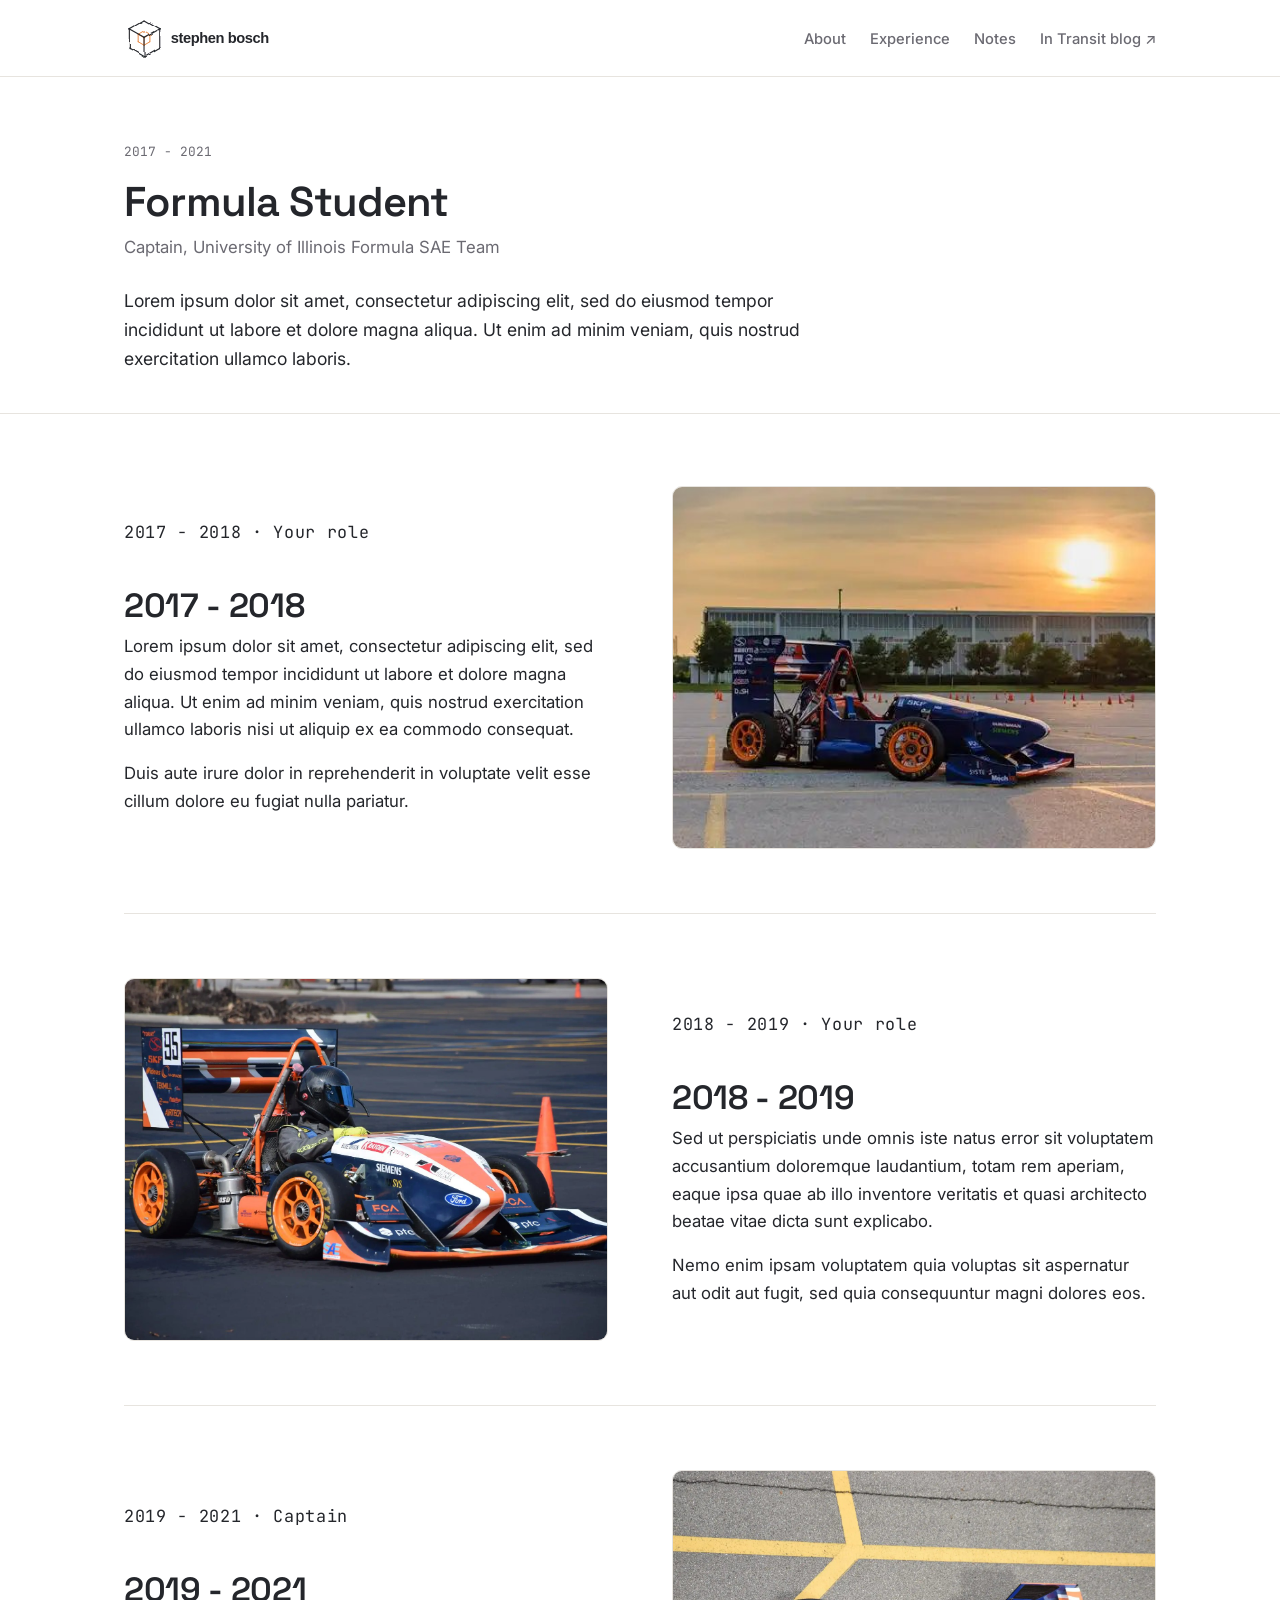
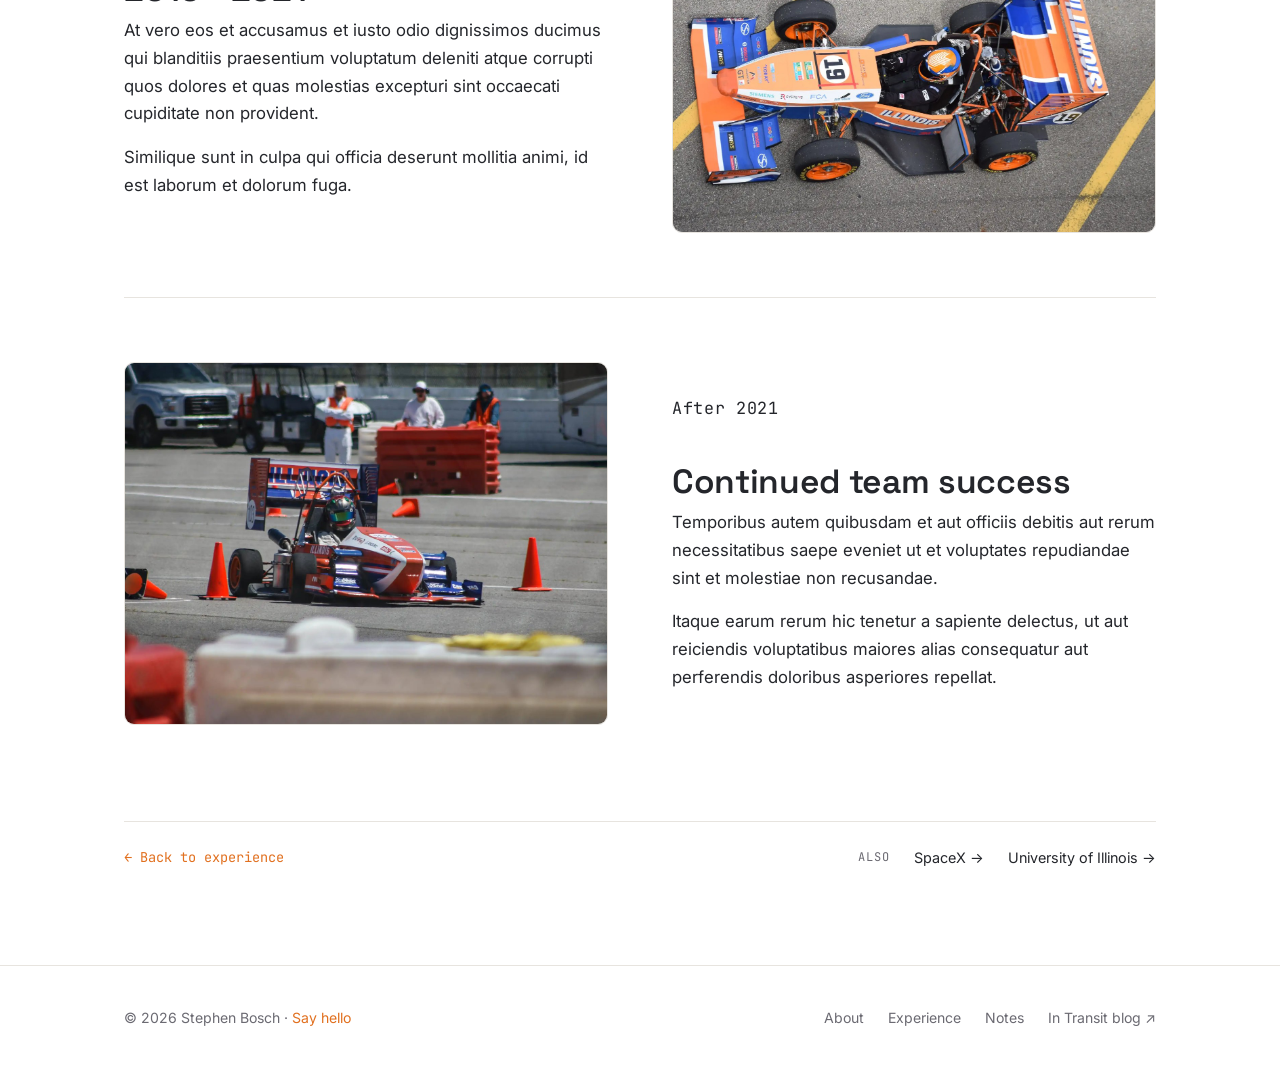
==== experience/formula-student.html @ 0b6dde60 "major overhaul/updates" ====
<!DOCTYPE html>
<html lang="en">
<head>
  <meta charset="UTF-8" />
  <meta name="viewport" content="width=device-width, initial-scale=1.0" />
  <title>Formula Student | Stephen Bosch</title>
  <meta name="description" content="Four years with the University of Illinois Formula SAE team, ending as captain." />

  <link rel="stylesheet" href="../style.css" />
  <link rel="icon" href="../assets/sb-favicon.svg" type="image/svg+xml" />
  <link rel="icon" href="../assets/sb-favicon-32.png" sizes="32x32" type="image/png" />
  <link rel="apple-touch-icon" href="../assets/sb-favicon-180.png" />

  <link rel="preconnect" href="https://fonts.googleapis.com" />
  <link rel="preconnect" href="https://fonts.gstatic.com" crossorigin />
  <link href="https://fonts.googleapis.com/css2?family=Inter:wght@400;500&family=JetBrains+Mono:wght@400;500&family=Space+Grotesk:wght@500;600;700&display=swap" rel="stylesheet" />
</head>

<body>

  <!-- ============================ NAV ============================ -->
  <nav class="nav">
    <div class="nav-inner">
      <a href="../index.html" class="nav-logo">
        <img src="../assets/sb-logo-lockup.svg" alt="Stephen Bosch" />
      </a>
      <ul class="nav-links">
        <li><a href="../index.html#about">About</a></li>
        <li><a href="../index.html#experience">Experience</a></li>
        <li><a href="../index.html#notes">Notes</a></li>
        <li><a href="https://2intransit.com">In Transit blog ↗</a></li>
      </ul>
    </div>
  </nav>


  <!-- ============================ HEADER ============================ -->
  <header class="exp-header">
    <div class="container">
      <span class="exp-dates">2017 - 2021</span>
      <h1>Formula Student</h1>
      <p class="exp-role">Captain, University of Illinois Formula SAE Team</p>

      <p class="exp-lead">
        Lorem ipsum dolor sit amet, consectetur adipiscing elit, sed do eiusmod
        tempor incididunt ut labore et dolore magna aliqua. Ut enim ad minim
        veniam, quis nostrud exercitation ullamco laboris.
      </p>
    </div>
  </header>


  <!-- ============================ ACTIVITIES ============================ -->
  <!--
    Each year is one <section class="activity"> block. The photo alternates
    sides automatically: right, left, right, left, going down the page.

    TO ADD A PHOTO: put the file in the assets folder, then replace
        <figure class="activity-photo"><span>Photo</span></figure>
    with
        <figure class="activity-photo"><img src="../assets/my-photo.jpg" alt="Description" /></figure>

    TO ADD A SECOND PHOTO: add another <figure> inside the same
    .activity-media block and they will stack.
  -->
  <main class="prose">
    <div class="container">

      <!-- ===== 1. 2017-2018 (photo on the right) ===== -->
      <section class="activity">
        <div class="activity-body">
          <p class="activity-meta">2017 - 2018 · Your role</p>
          <h2>2017 - 2018</h2>
          <p>
            Lorem ipsum dolor sit amet, consectetur adipiscing elit, sed do
            eiusmod tempor incididunt ut labore et dolore magna aliqua. Ut enim
            ad minim veniam, quis nostrud exercitation ullamco laboris nisi ut
            aliquip ex ea commodo consequat.
          </p>
          <p>
            Duis aute irure dolor in reprehenderit in voluptate velit esse
            cillum dolore eu fugiat nulla pariatur.
          </p>
        </div>
        <div class="activity-media">
          <figure class="activity-photo">
            <img src="../assets/fsae-2017-2018.jpg" alt="The Formula SAE car at sunset" />
          </figure>
        </div>
      </section>

      <!-- ===== 2. 2018-2019 (photo on the left) ===== -->
      <section class="activity">
        <div class="activity-body">
          <p class="activity-meta">2018 - 2019 · Your role</p>
          <h2>2018 - 2019</h2>
          <p>
            Sed ut perspiciatis unde omnis iste natus error sit voluptatem
            accusantium doloremque laudantium, totam rem aperiam, eaque ipsa
            quae ab illo inventore veritatis et quasi architecto beatae vitae
            dicta sunt explicabo.
          </p>
          <p>
            Nemo enim ipsam voluptatem quia voluptas sit aspernatur aut odit aut
            fugit, sed quia consequuntur magni dolores eos.
          </p>
        </div>
        <div class="activity-media">
          <figure class="activity-photo">
            <img src="../assets/fsae-2018-2019.jpg" alt="The Formula SAE car on the autocross course" />
          </figure>
        </div>
      </section>

      <!-- ===== 3. 2019-2021 (photo on the right) ===== -->
      <section class="activity">
        <div class="activity-body">
          <p class="activity-meta">2019 - 2021 · Captain</p>
          <h2>2019 - 2021</h2>
          <p>
            At vero eos et accusamus et iusto odio dignissimos ducimus qui
            blanditiis praesentium voluptatum deleniti atque corrupti quos
            dolores et quas molestias excepturi sint occaecati cupiditate non
            provident.
          </p>
          <p>
            Similique sunt in culpa qui officia deserunt mollitia animi, id est
            laborum et dolorum fuga.
          </p>
        </div>
        <div class="activity-media">
          <figure class="activity-photo">
            <img src="../assets/fsae-2019-2021.jpg" alt="Overhead view of the Formula SAE car on track" />
          </figure>
        </div>
      </section>

      <!-- ===== 4. CONTINUED TEAM SUCCESS (photo on the left) ===== -->
      <section class="activity">
        <div class="activity-body">
          <p class="activity-meta">After 2021</p>
          <h2>Continued team success</h2>
          <p>
            Temporibus autem quibusdam et aut officiis debitis aut rerum
            necessitatibus saepe eveniet ut et voluptates repudiandae sint et
            molestiae non recusandae.
          </p>
          <p>
            Itaque earum rerum hic tenetur a sapiente delectus, ut aut
            reiciendis voluptatibus maiores alias consequatur aut perferendis
            doloribus asperiores repellat.
          </p>
        </div>
        <div class="activity-media">
          <figure class="activity-photo">
            <img src="../assets/fsae-success-2.jpg" alt="The Formula SAE car on the autocross course" />
          </figure>
        </div>
      </section>

      <!-- ===== COPY THIS BLOCK FOR ANOTHER SECTION =====
      <section class="activity">
        <div class="activity-body">
          <p class="activity-meta">Years · Your role</p>
          <h2>Section name</h2>
          <p>Your text.</p>
        </div>
        <div class="activity-media">
          <figure class="activity-photo"><span>Photo</span></figure>
        </div>
      </section>
      -->

      <!-- Links to the other experience pages, so this page isn't a dead end -->
      <nav class="exp-footer-nav">
        <a href="../index.html#experience" class="back-link">← Back to experience</a>
        <span class="exp-siblings">
          <span class="exp-siblings-label">Also</span>
          <a href="spacex.html">SpaceX →</a>
          <a href="university-of-illinois.html">University of Illinois →</a>
        </span>
      </nav>

    </div>
  </main>


  <!-- ============================ FOOTER ============================ -->
  <footer class="footer">
    <div class="footer-inner">
      <p>© <span id="year"></span> Stephen Bosch · <a href="mailto:sabosch2@gmail.com">Say hello</a></p>
      <nav class="footer-links">
        <a href="../index.html#about">About</a>
        <a href="../index.html#experience">Experience</a>
        <a href="../index.html#notes">Notes</a>
        <a href="https://2intransit.com">In Transit blog ↗</a>
      </nav>
    </div>
  </footer>

  <script>document.getElementById('year').textContent = new Date().getFullYear();</script>

</body>
</html>
---- style.css ----
/* =========================================================================
   stephen-bosch.com - personal webpage stylesheet
   -------------------------------------------------------------------------
   A standalone site, separate from the In Transit travel blog. It has its
   own look on purpose: cleaner and more typographic than 2intransit.com.

   Structure of this file:
     1. Design tokens (colours, fonts, spacing) - change these to re-theme.
     2. Base / resets
     3. Layout helpers (container, sections)
     4. Navigation
     5. Buttons
     6. Hero (intro + photo)
     7. About
     8. Projects
     9. Notes (list + individual note pages)
     10. Footer
     11. Responsive tweaks
   ========================================================================= */

/* ============================ 1. DESIGN TOKENS ========================== */
:root {
  /* Colours - matched to the logo: orange #E1701F + dark #24262B. */
  --bg:          #ffffff;   /* page background */
  --bg-alt:      #f7f6f4;   /* tinted section background (warm) */
  --ink:         #24262B;   /* main text (matches the logo's dark) */
  --ink-soft:    #6b6a72;   /* muted / secondary text */
  --line:        #e7e4df;   /* borders and dividers (warm) */
  --accent:      #E1701F;   /* primary accent (logo orange) */
  --accent-dark: #c25f14;   /* accent on hover */
  --accent-soft: #fbeadd;   /* very light accent tint */

  /* Fonts - loaded from Google Fonts in the page <head> */
  --font-head: 'Space Grotesk', 'Segoe UI', system-ui, sans-serif;
  --font-body: 'Inter', system-ui, -apple-system, sans-serif;
  --font-mono: 'JetBrains Mono', ui-monospace, 'SF Mono', monospace;

  /* Spacing scale */
  --sp-1: 0.5rem;
  --sp-2: 1rem;
  --sp-3: 1.5rem;
  --sp-4: 2.5rem;
  --sp-5: 4rem;
  --sp-6: 6rem;

  --maxw: 1080px;   /* max content width */
  --radius: 10px;   /* rounded-corner size */
}

/* ============================ 2. BASE / RESET =========================== */
* { box-sizing: border-box; margin: 0; padding: 0; }

html { scroll-behavior: smooth; }

body {
  font-family: var(--font-body);
  color: var(--ink);
  background: var(--bg);
  line-height: 1.65;
  -webkit-font-smoothing: antialiased;
}

h1, h2, h3 { font-family: var(--font-head); line-height: 1.15; font-weight: 600; }
h1 { font-size: clamp(2.2rem, 5vw, 3.2rem); letter-spacing: -0.02em; }
h2 { font-size: clamp(1.6rem, 3.5vw, 2.1rem); letter-spacing: -0.01em; }
h3 { font-size: 1.2rem; }

p { color: var(--ink-soft); }

a { color: var(--accent); text-decoration: none; transition: color 150ms ease; }
a:hover { color: var(--accent-dark); }

/* Small monospace label above section headings, e.g. "01 / ABOUT" */
.eyebrow {
  font-family: var(--font-mono);
  font-size: 0.78rem;
  letter-spacing: 0.12em;
  text-transform: uppercase;
  color: var(--accent);
  display: inline-block;
  margin-bottom: var(--sp-2);
}

/* ============================ 3. LAYOUT ================================= */
.container { max-width: var(--maxw); margin-inline: auto; padding-inline: var(--sp-3); }
.container--narrow { max-width: 720px; }

.section { padding-block: var(--sp-6); }
.section--alt { background: var(--bg-alt); border-block: 1px solid var(--line); }
.section-lead { max-width: 620px; margin-top: var(--sp-2); }

/* ============================ 4. NAVIGATION ============================= */
.nav {
  position: sticky; top: 0; z-index: 50;
  background: rgba(255,255,255,0.85);
  backdrop-filter: saturate(180%) blur(10px);
  border-bottom: 1px solid var(--line);
}
.nav-inner {
  max-width: var(--maxw); margin-inline: auto;
  padding: var(--sp-2) var(--sp-3);
  display: flex; align-items: center; justify-content: space-between;
}
.nav-logo {
  font-family: var(--font-head); font-weight: 700; font-size: 1.05rem;
  color: var(--ink); letter-spacing: -0.01em;
}
.nav-logo span { color: var(--accent); }
/* Logo height is tuned so the "stephen bosch" wordmark inside the SVG
   renders at ~0.92rem - the same size as the nav links to its right. */
.nav-logo img { height: 44px; width: auto; display: block; }

.nav-links { list-style: none; display: flex; gap: var(--sp-3); align-items: center; }
.nav-links a { color: var(--ink-soft); font-size: 0.92rem; font-weight: 500; }
.nav-links a:hover { color: var(--ink); }

/* ============================ 5. BUTTONS =============================== */
.btn {
  display: inline-flex; align-items: center; gap: 0.4rem;
  font-family: var(--font-body); font-weight: 500; font-size: 0.95rem;
  padding: 0.7rem 1.3rem; border-radius: var(--radius);
  border: 1px solid transparent; cursor: pointer;
  transition: background 150ms ease, border-color 150ms ease, color 150ms ease;
}
.btn-primary { background: var(--accent); color: #fff; }
.btn-primary:hover { background: var(--accent-dark); color: #fff; }
.btn-ghost { background: transparent; color: var(--ink); border-color: var(--line); }
.btn-ghost:hover { border-color: var(--accent); color: var(--accent); }
.btn--sm { padding: 0.45rem 0.9rem; font-size: 0.85rem; }

/* ============================ 6. HERO ================================== */
.hero { padding-block: var(--sp-5); }

/* Two columns: intro text on the left, photo on the right.
   Collapses to a single column on narrow screens (see section 11). */
.hero-grid {
  display: grid; grid-template-columns: 1.2fr 0.8fr;
  gap: var(--sp-5); align-items: center;
}
/* Sized so each sentence of the headline fits on its own line - the <br>
   in the HTML controls where it breaks. Shrink this if you lengthen it. */
.hero h1 { font-size: clamp(1.6rem, 3.2vw, 2.4rem); line-height: 1.3; }
.hero h1 .accent { color: var(--accent); }
.hero-sub { font-size: 1.15rem; max-width: 50ch; margin-top: var(--sp-3); }

/* Row of small text links (email / GitHub) under the intro */
.hero-links { display: flex; gap: var(--sp-3); margin-top: var(--sp-4); flex-wrap: wrap; }
.hero-links a { font-family: var(--font-mono); font-size: 0.85rem; color: var(--ink-soft); }
.hero-links a:hover { color: var(--accent); }

/* The photo. Slightly rotated for a casual, snapshot feel. */
.hero-photo {
  border-radius: var(--radius);
  overflow: hidden;
  border: 1px solid var(--line);
  box-shadow: 0 18px 40px rgba(36,38,43,0.12);
  transform: rotate(1.5deg);
  aspect-ratio: 3 / 4;
  background: var(--accent-soft);
  /* centres the placeholder text when there's no image yet */
  display: flex; align-items: center; justify-content: center;
  color: var(--ink-soft); font-family: var(--font-mono); font-size: 0.82rem;
}
.hero-photo img { width: 100%; height: 100%; object-fit: cover; display: block; }

/* ============================ 7. ABOUT ================================= */
.about-body p + p { margin-top: var(--sp-2); }

/* ============================ 8. PROJECTS ============================= */
.project-grid { display: grid; grid-template-columns: repeat(auto-fill, minmax(340px, 1fr)); gap: var(--sp-3); margin-top: var(--sp-4); }
.card {
  display: flex; flex-direction: column;
  border: 1px solid var(--line); border-radius: var(--radius); overflow: hidden;
  background: var(--bg); transition: border-color 150ms ease, transform 150ms ease, box-shadow 150ms ease;
}
.card:hover { border-color: var(--accent); transform: translateY(-2px); box-shadow: 0 10px 30px rgba(36,38,43,0.06); }
.card--featured { grid-column: 1 / -1; }
/* The featured card is full width. Its image box is set to the exact aspect
   ratio of the Starship ascent photo (2000 x 800), so the photo is never
   cropped no matter how wide the screen is. If you swap in a different
   image, update this ratio to match it. */
.card--featured .card-media { height: auto; aspect-ratio: 2000 / 800; }

.card-media {
  height: 200px; background: var(--accent-soft);
  display: flex; align-items: center; justify-content: center;
  color: var(--ink-soft); font-family: var(--font-mono); font-size: 0.82rem;
  border-bottom: 1px solid var(--line);
}
/* A photo fills the whole box, cropping to fit. */
.card-media img { width: 100%; height: 100%; object-fit: cover; display: block; }

/* A LOGO must never be cropped, so this variant shows it whole, centred and
   padded on a plain background. Add the class alongside .card-media:
     <div class="card-media card-media--logo"><img src="..." alt="..." /></div> */
.card-media--logo { background: var(--bg); padding: var(--sp-4); }
.card-media--logo img {
  width: 100%; height: 100%;
  object-fit: contain;      /* show the whole logo, don't crop it */
  max-width: 320px;         /* keep it from getting comically large */
}

.card-body { padding: var(--sp-3); display: flex; flex-direction: column; flex: 1; }
.card-year { font-family: var(--font-mono); font-size: 0.75rem; letter-spacing: 0.04em; color: var(--ink-soft); margin-bottom: var(--sp-1); }
.card-body h3 { margin-bottom: var(--sp-1); }
.card-body p { font-size: 0.92rem; }
.card-tags { display: flex; flex-wrap: wrap; gap: 0.4rem; margin-top: var(--sp-2); }
.card-links { display: flex; flex-wrap: wrap; gap: var(--sp-1); margin-top: auto; padding-top: var(--sp-3); }

/* Small pill used for project tags */
.chip {
  font-family: var(--font-mono); font-size: 0.78rem; color: var(--ink-soft);
  background: var(--bg); border: 1px solid var(--line);
  padding: 0.25rem 0.6rem; border-radius: 6px;
}

/* ============================ 9. NOTES =============================== */
/* The list of notes shown on the home page */
.note-list { margin-top: var(--sp-4); border-top: 1px solid var(--line); }
.note-item { border-bottom: 1px solid var(--line); }
.note-item a {
  display: flex; justify-content: space-between; align-items: baseline; gap: var(--sp-3);
  padding: var(--sp-3) 0; color: var(--ink);
}
.note-item a:hover { color: var(--accent); }
.note-item h3 { font-size: 1.05rem; font-weight: 500; }
.note-item p { font-size: 0.92rem; margin-top: 0.2rem; }
.note-date { font-family: var(--font-mono); font-size: 0.8rem; color: var(--ink-soft); white-space: nowrap; }

/* An individual note page */
.note-header { padding-block: var(--sp-5) var(--sp-3); border-bottom: 1px solid var(--line); }
.note-header h1 { font-size: clamp(1.9rem, 4vw, 2.6rem); }
.note-header .note-date { display: block; margin-bottom: var(--sp-2); }

/* Body text of a note - comfortable reading measure */
.prose { padding-block: var(--sp-4) var(--sp-6); }
.prose p { font-size: 1.05rem; color: var(--ink); }
.prose p + p { margin-top: var(--sp-3); }
.prose h2 { margin-top: var(--sp-4); margin-bottom: var(--sp-2); }
.prose ul, .prose ol { margin: var(--sp-2) 0 var(--sp-2) var(--sp-3); color: var(--ink); }
.prose blockquote {
  border-left: 3px solid var(--accent); padding-left: var(--sp-2);
  margin: var(--sp-3) 0; color: var(--ink-soft); font-style: italic;
}
.back-link { font-family: var(--font-mono); font-size: 0.85rem; }

/* ==================== 9b. EXPERIENCE DETAIL PAGES ==================== */
/* Used by the pages in the experience/ folder. Each page has a header
   (title + role + dates) and then one ".activity" block per thing you
   worked on there. */

.exp-header { padding-block: var(--sp-5) var(--sp-4); border-bottom: 1px solid var(--line); }
.exp-header h1 { font-size: clamp(1.9rem, 4vw, 2.6rem); }
.exp-role { font-size: 1.05rem; color: var(--ink-soft); margin-top: var(--sp-1); }
.exp-dates {
  font-family: var(--font-mono); font-size: 0.8rem; color: var(--ink-soft);
  display: block; margin-bottom: var(--sp-2);
}

/* The opening paragraph of the page, set a little larger.
   Capped so the line length stays readable on a wide screen. */
.exp-lead { font-size: 1.1rem; color: var(--ink); margin-top: var(--sp-3); max-width: 62ch; }

/* ---- Activity blocks ----
   Each activity is text on one side and its photo on the other. The photo
   automatically alternates sides: right on the 1st, 3rd, 5th block, and
   left on the 2nd, 4th, 6th. You don't have to do anything to make that
   happen - just add blocks in order and the pattern takes care of itself. */
.activity {
  display: grid;
  grid-template-columns: 1fr 1fr;
  gap: var(--sp-5);
  align-items: center;
  padding-top: var(--sp-5);
  margin-top: var(--sp-5);
  border-top: 1px solid var(--line);
}
.activity:first-of-type { padding-top: var(--sp-2); margin-top: var(--sp-2); border-top: none; }

/* This one line is what flips the photo to the left on every other block */
.activity:nth-of-type(even) .activity-media { order: -1; }

.activity h2 { margin-bottom: var(--sp-1); }
.activity-meta {
  font-family: var(--font-mono); font-size: 0.78rem; letter-spacing: 0.04em;
  color: var(--ink-soft); margin-bottom: var(--sp-2);
}
.activity-body p + p { margin-top: var(--sp-2); }

/* The photo column. If you put more than one photo in here they simply
   stack on top of each other with a gap between. */
.activity-media { display: flex; flex-direction: column; gap: var(--sp-2); }

.activity-photo {
  margin: 0;
  aspect-ratio: 4 / 3;
  border-radius: var(--radius);
  border: 1px solid var(--line);
  background: var(--accent-soft);
  overflow: hidden;
  /* centres the "Photo" placeholder text until a real image is added */
  display: flex; align-items: center; justify-content: center;
  color: var(--ink-soft); font-family: var(--font-mono); font-size: 0.82rem;
}
.activity-photo img { width: 100%; height: 100%; object-fit: cover; display: block; }

/* Optional caption under a photo */
.activity-caption {
  font-size: 0.8rem; color: var(--ink-soft); margin-top: var(--sp-1);
  text-align: center;
}

/* ---- Photo collage ----
   A 2x2 grid of photos for a section that has several images instead of one.
   Use it in place of a single .activity-photo:
     <div class="activity-media">
       <div class="activity-collage">
         <figure><img src="..." alt="..." /></figure>   (x4)
       </div>
     </div>
   Each tile keeps a 16:9 shape, which matches these photos, so nothing
   important gets cropped out. */
.activity-collage {
  display: grid;
  grid-template-columns: 1fr 1fr;
  gap: var(--sp-1);
}
.activity-collage figure {
  margin: 0;
  aspect-ratio: 16 / 9;
  border-radius: 6px;
  overflow: hidden;
  border: 1px solid var(--line);
  background: var(--accent-soft);
}
.activity-collage img {
  width: 100%; height: 100%; object-fit: cover; display: block;
  transition: transform 200ms ease;
}
.activity-collage figure:hover img { transform: scale(1.04); }

/* A "--stack" collage is a single column of images rather than a 2x2 grid.
   Good when a section has two near-square images. The tiles use a 5:4 shape,
   which is gentle enough that near-square photos aren't cropped much. */
.activity-collage--stack { grid-template-columns: 1fr; }
.activity-collage--stack figure { aspect-ratio: 5 / 4; }

/* A "--pair" collage puts two images SIDE BY SIDE at a near-square shape, so
   two roughly-square photos sit together without being cropped much. This
   keeps the section short (about the height of one photo) rather than stacking
   into a tall block. */
.activity-collage--pair { grid-template-columns: 1fr 1fr; align-items: center; }
.activity-collage--pair figure { aspect-ratio: 1 / 1; }

/* Like --pair, but tiles keep a 3:2 landscape shape. Use for two wide photos
   (e.g. action shots) so they sit side by side without being cropped. */
.activity-collage--pair-wide { grid-template-columns: 1fr 1fr; align-items: center; }
.activity-collage--pair-wide figure { aspect-ratio: 3 / 2; }

/* ---- Bottom bar linking to the other experience pages ----
   Back link on the left, the two sibling pages on the right, so no page
   is a dead end. Kept deliberately quiet so it doesn't compete with the
   content above it. */
.exp-footer-nav {
  margin-top: var(--sp-6);
  padding-top: var(--sp-3);
  border-top: 1px solid var(--line);
  display: flex; justify-content: space-between; align-items: center;
  gap: var(--sp-3); flex-wrap: wrap;
}
.exp-siblings { display: flex; align-items: center; gap: var(--sp-3); flex-wrap: wrap; }
.exp-siblings-label {
  font-family: var(--font-mono); font-size: 0.75rem; letter-spacing: 0.08em;
  text-transform: uppercase; color: var(--ink-soft);
}
.exp-siblings a { font-size: 0.9rem; color: var(--ink); }
.exp-siblings a:hover { color: var(--accent); }

/* ============================ 10. FOOTER ============================== */
.footer { border-top: 1px solid var(--line); padding-block: var(--sp-4); }
.footer-inner {
  max-width: var(--maxw); margin-inline: auto; padding-inline: var(--sp-3);
  display: flex; justify-content: space-between; align-items: center; gap: var(--sp-2);
  flex-wrap: wrap; font-size: 0.88rem; color: var(--ink-soft);
}
.footer-links { display: flex; gap: var(--sp-3); }
.footer-links a { color: var(--ink-soft); }
.footer-links a:hover { color: var(--accent); }

/* ============================ 11. RESPONSIVE ========================== */
@media (max-width: 780px) {
  .hero-grid { grid-template-columns: 1fr; gap: var(--sp-4); }
  .hero-photo { max-width: 280px; transform: rotate(1deg); }
  .note-item a { flex-direction: column; gap: 0.25rem; }
  .nav-links { gap: var(--sp-2); }
  .nav-links a { font-size: 0.85rem; }
  .nav-logo img { height: 36px; }

  /* On a phone there's no room for two columns, so the photo drops below
     the text and the left/right alternation is switched off. */
  .activity { grid-template-columns: 1fr; gap: var(--sp-3); }
  .activity:nth-of-type(even) .activity-media { order: 0; }

  :root { --sp-6: 4rem; --sp-5: 3rem; }
}
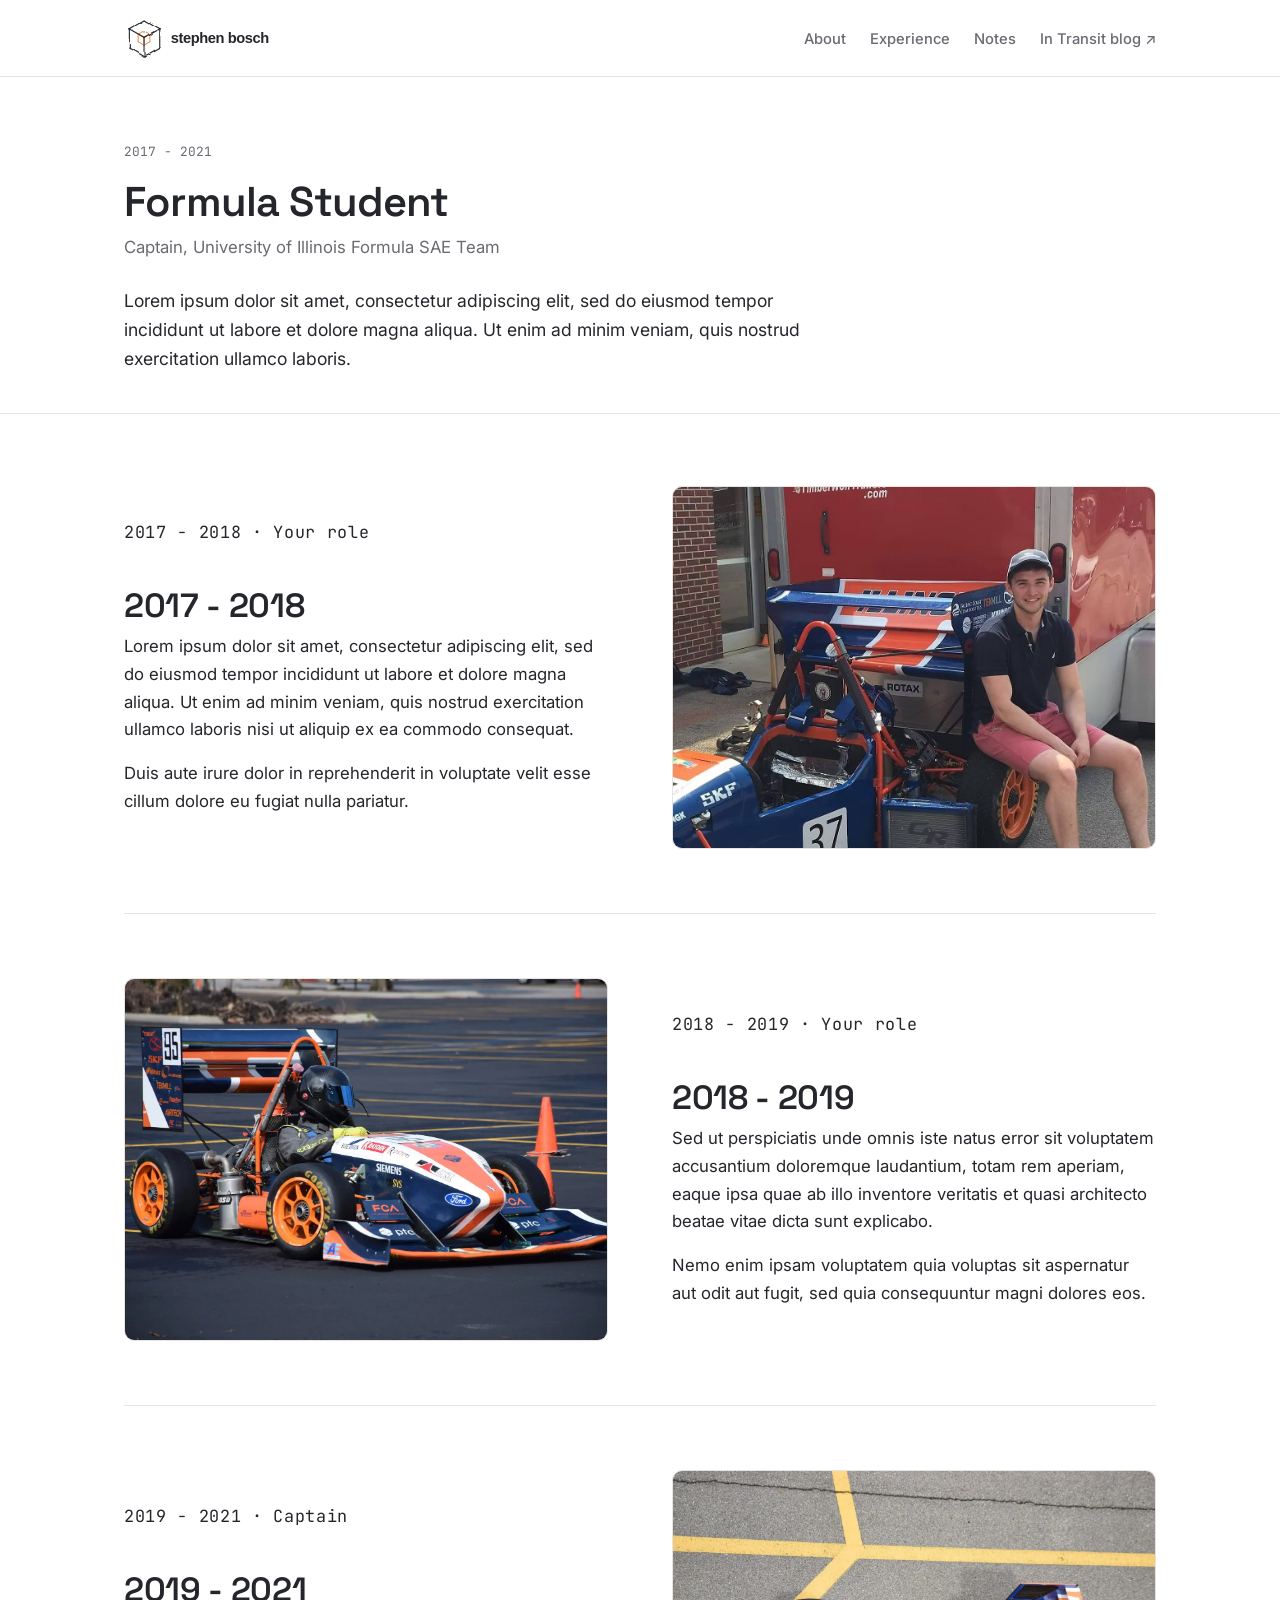
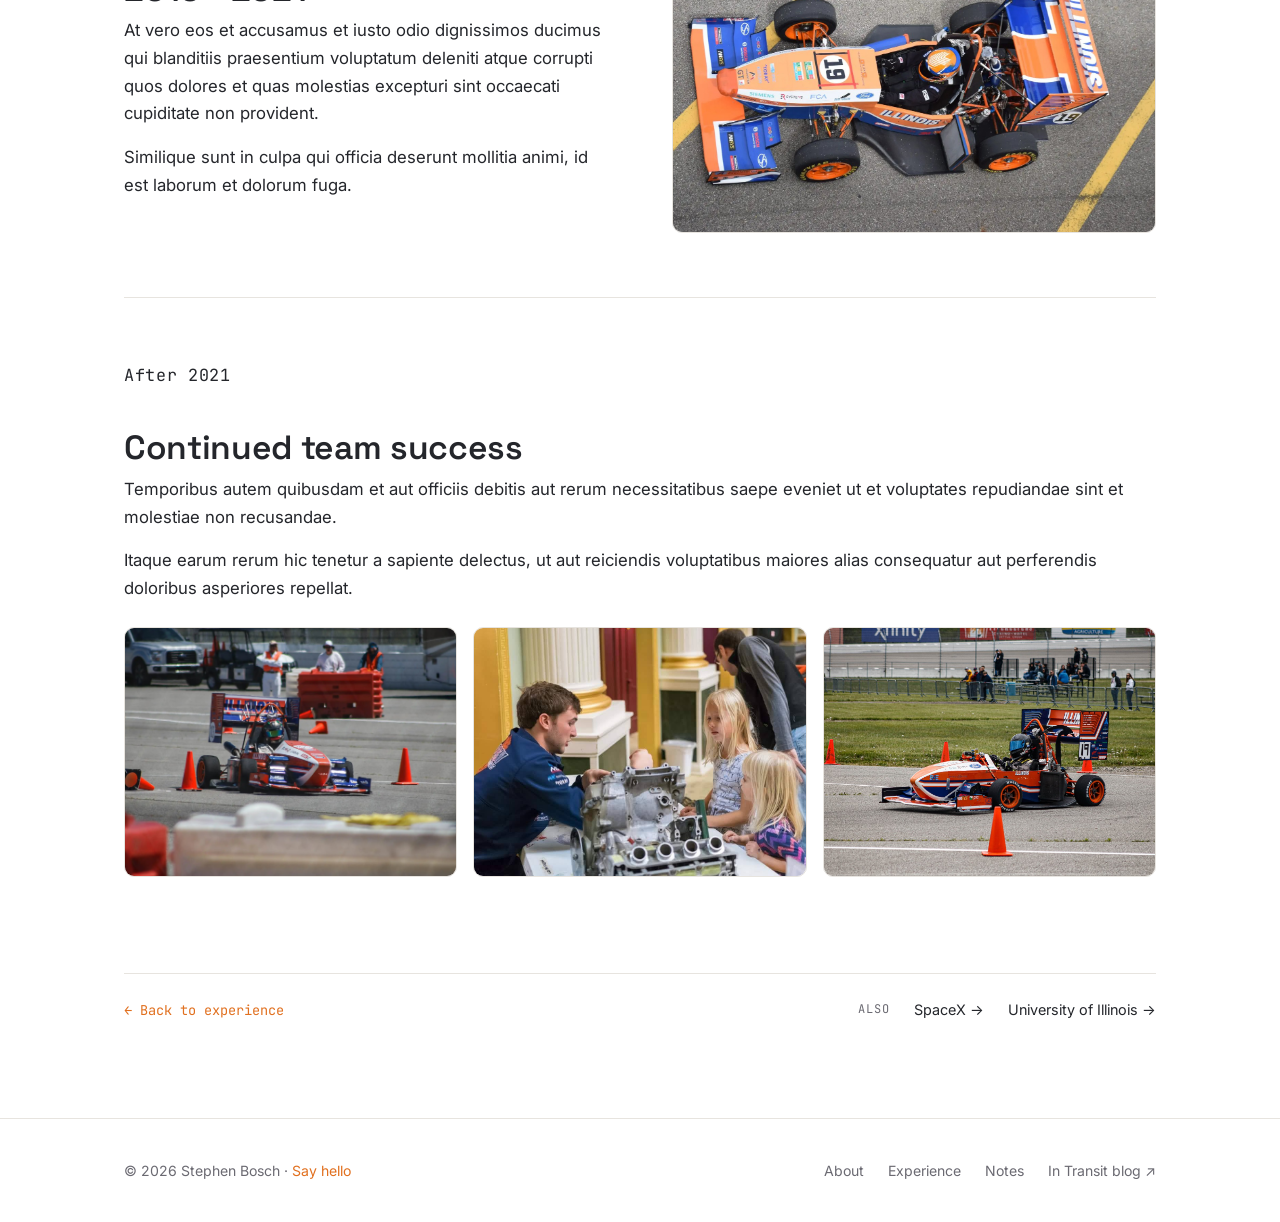
==== commit 90142212: "major updates" ====
--- a/experience/formula-student.html
+++ b/experience/formula-student.html
@@ -84,7 +84,7 @@
         </div>
         <div class="activity-media">
           <figure class="activity-photo">
-            <img src="../assets/fsae-2017-2018.jpg" alt="The Formula SAE car at sunset" />
+            <img src="../assets/fsae-2017-2018-stephen.jpg" alt="Stephen with the number 37 Formula SAE car at competition" />
           </figure>
         </div>
       </section>
@@ -135,8 +135,8 @@
         </div>
       </section>
 
-      <!-- ===== 4. CONTINUED TEAM SUCCESS (photo on the left) ===== -->
-      <section class="activity">
+      <!-- ===== 4. CONTINUED TEAM SUCCESS (full-width, photo gallery) ===== -->
+      <section class="activity activity--gallery">
         <div class="activity-body">
           <p class="activity-meta">After 2021</p>
           <h2>Continued team success</h2>
@@ -151,9 +151,17 @@
             doloribus asperiores repellat.
           </p>
         </div>
-        <div class="activity-media">
-          <figure class="activity-photo">
+        <!-- Full-width photo row. Add or remove <figure> blocks to change the
+             number of photos; the grid re-flows automatically. -->
+        <div class="activity-gallery">
+          <figure>
             <img src="../assets/fsae-success-2.jpg" alt="The Formula SAE car on the autocross course" />
+          </figure>
+          <figure>
+            <img src="../assets/fsae-outreach.jpg" alt="Stephen showing an engine to two young visitors at an outreach event" />
+          </figure>
+          <figure>
+            <img src="../assets/fsae-race-grandstand.jpg" alt="The Formula SAE car racing past the grandstand" />
           </figure>
         </div>
       </section>
--- a/style.css
+++ b/style.css
@@ -287,6 +287,15 @@
 }
 .activity-body p + p { margin-top: var(--sp-2); }
 
+/* A list of awards/honours. Each item is an award name, its year, and a
+   short description. To add one, copy a <li> block. */
+.awards { list-style: none; margin-top: var(--sp-2); }
+.awards li { padding-block: var(--sp-2); border-top: 1px solid var(--line); }
+.awards li:first-child { border-top: none; }
+.award-name { font-weight: 600; color: var(--ink); }
+.award-year { font-family: var(--font-mono); font-size: 0.78rem; color: var(--ink-soft); margin-left: 0.5rem; }
+.award-desc { font-size: 0.9rem; color: var(--ink-soft); margin-top: 0.25rem; }
+
 /* The photo column. If you put more than one photo in here they simply
    stack on top of each other with a gap between. */
 .activity-media { display: flex; flex-direction: column; gap: var(--sp-2); }
@@ -303,6 +312,11 @@
   color: var(--ink-soft); font-family: var(--font-mono); font-size: 0.82rem;
 }
 .activity-photo img { width: 100%; height: 100%; object-fit: cover; display: block; }
+
+/* For a LOGO rather than a photo: show it whole (never cropped), centred on
+   its own background colour so it fills the slot seamlessly. Set the colour
+   inline to match the logo, e.g. style="background:#12294B". */
+.activity-photo--logo img { object-fit: contain; padding: var(--sp-3); }
 
 /* Optional caption under a photo */
 .activity-caption {
@@ -345,6 +359,19 @@
 .activity-collage--stack { grid-template-columns: 1fr; }
 .activity-collage--stack figure { aspect-ratio: 5 / 4; }
 
+/* An "--gallery" activity breaks out of the two-column layout: the text sits
+   on its own, and a full-width row of photos runs beneath it. Good for a
+   section that has several photos rather than one. */
+.activity--gallery { display: block; }
+.activity-gallery { display: grid; grid-template-columns: repeat(3, 1fr); gap: var(--sp-2); margin-top: var(--sp-3); }
+.activity-gallery figure {
+  margin: 0; aspect-ratio: 4 / 3; border-radius: var(--radius); overflow: hidden;
+  border: 1px solid var(--line); background: var(--accent-soft);
+}
+.activity-gallery img { width: 100%; height: 100%; object-fit: cover; display: block; transition: transform 200ms ease; }
+.activity-gallery figure:hover img { transform: scale(1.04); }
+@media (max-width: 720px) { .activity-gallery { grid-template-columns: 1fr 1fr; } }
+
 /* A "--pair" collage puts two images SIDE BY SIDE at a near-square shape, so
    two roughly-square photos sit together without being cropped much. This
    keeps the section short (about the height of one photo) rather than stacking
